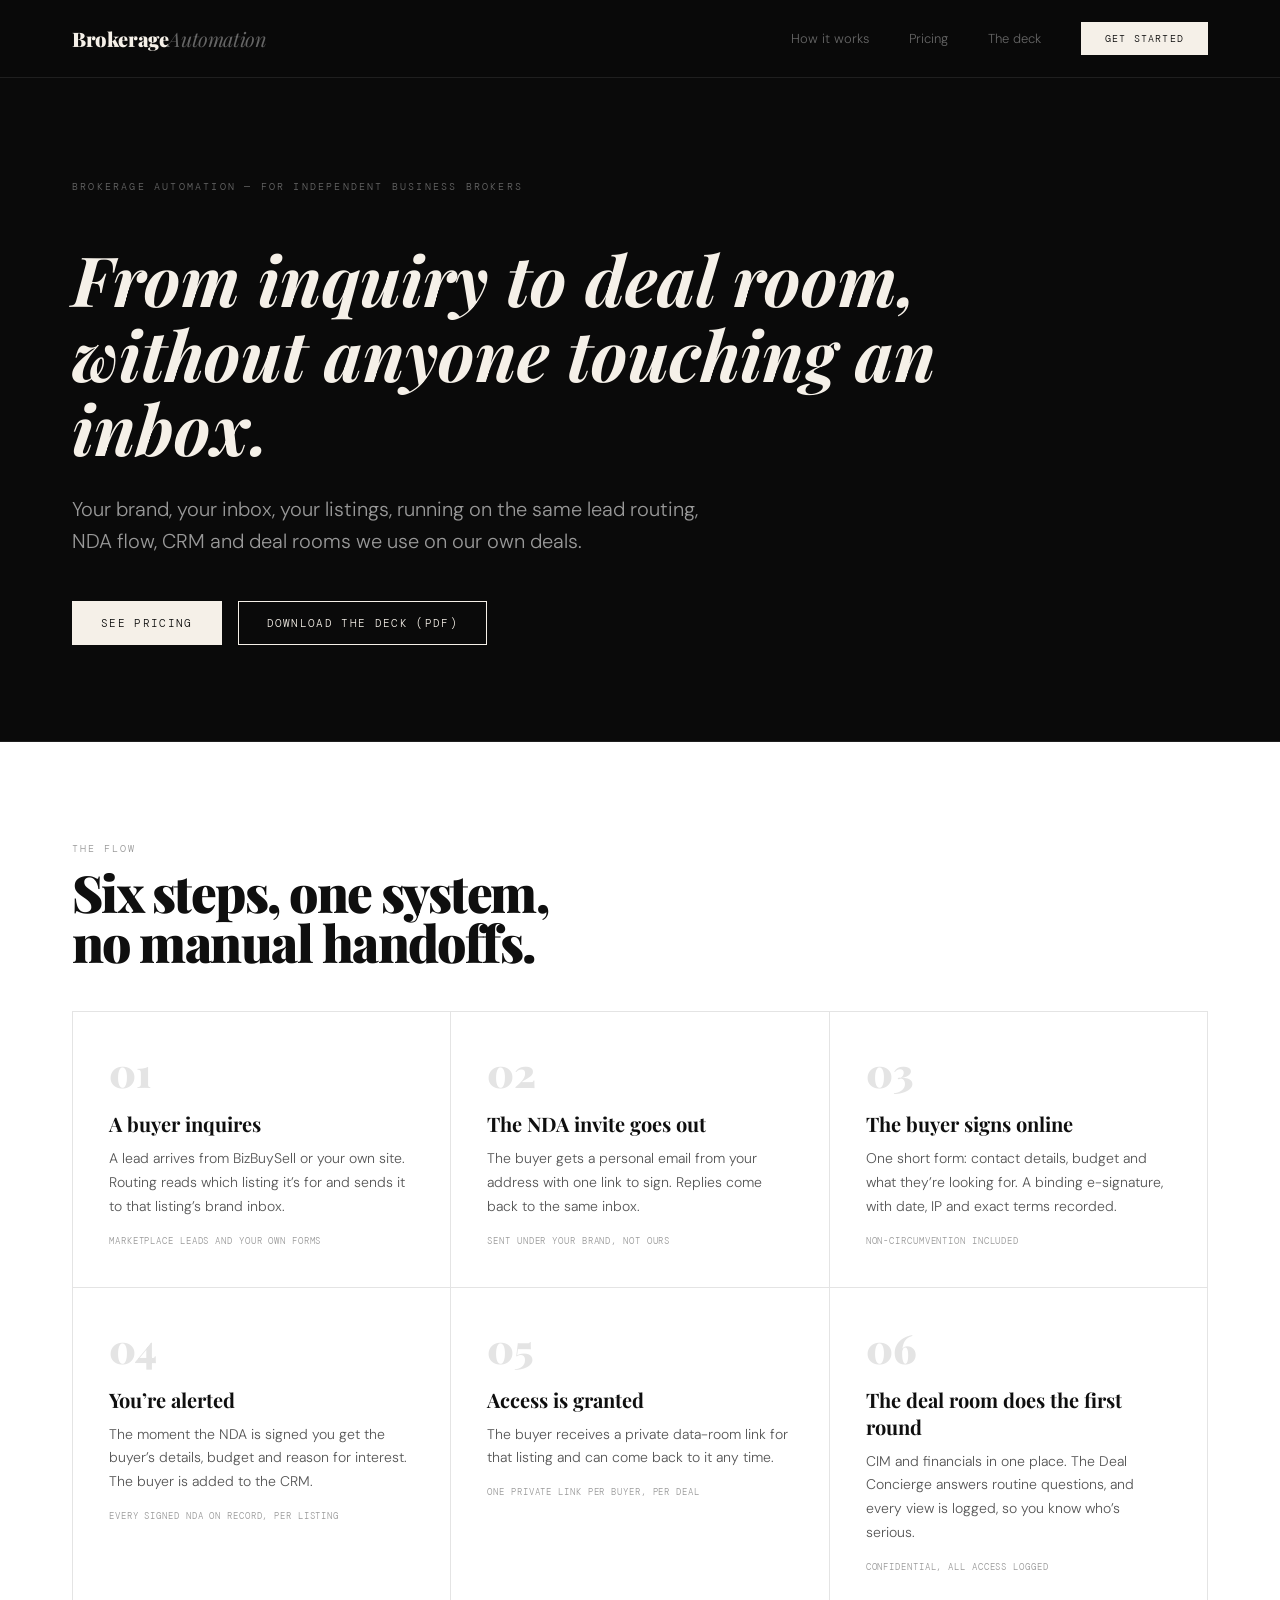
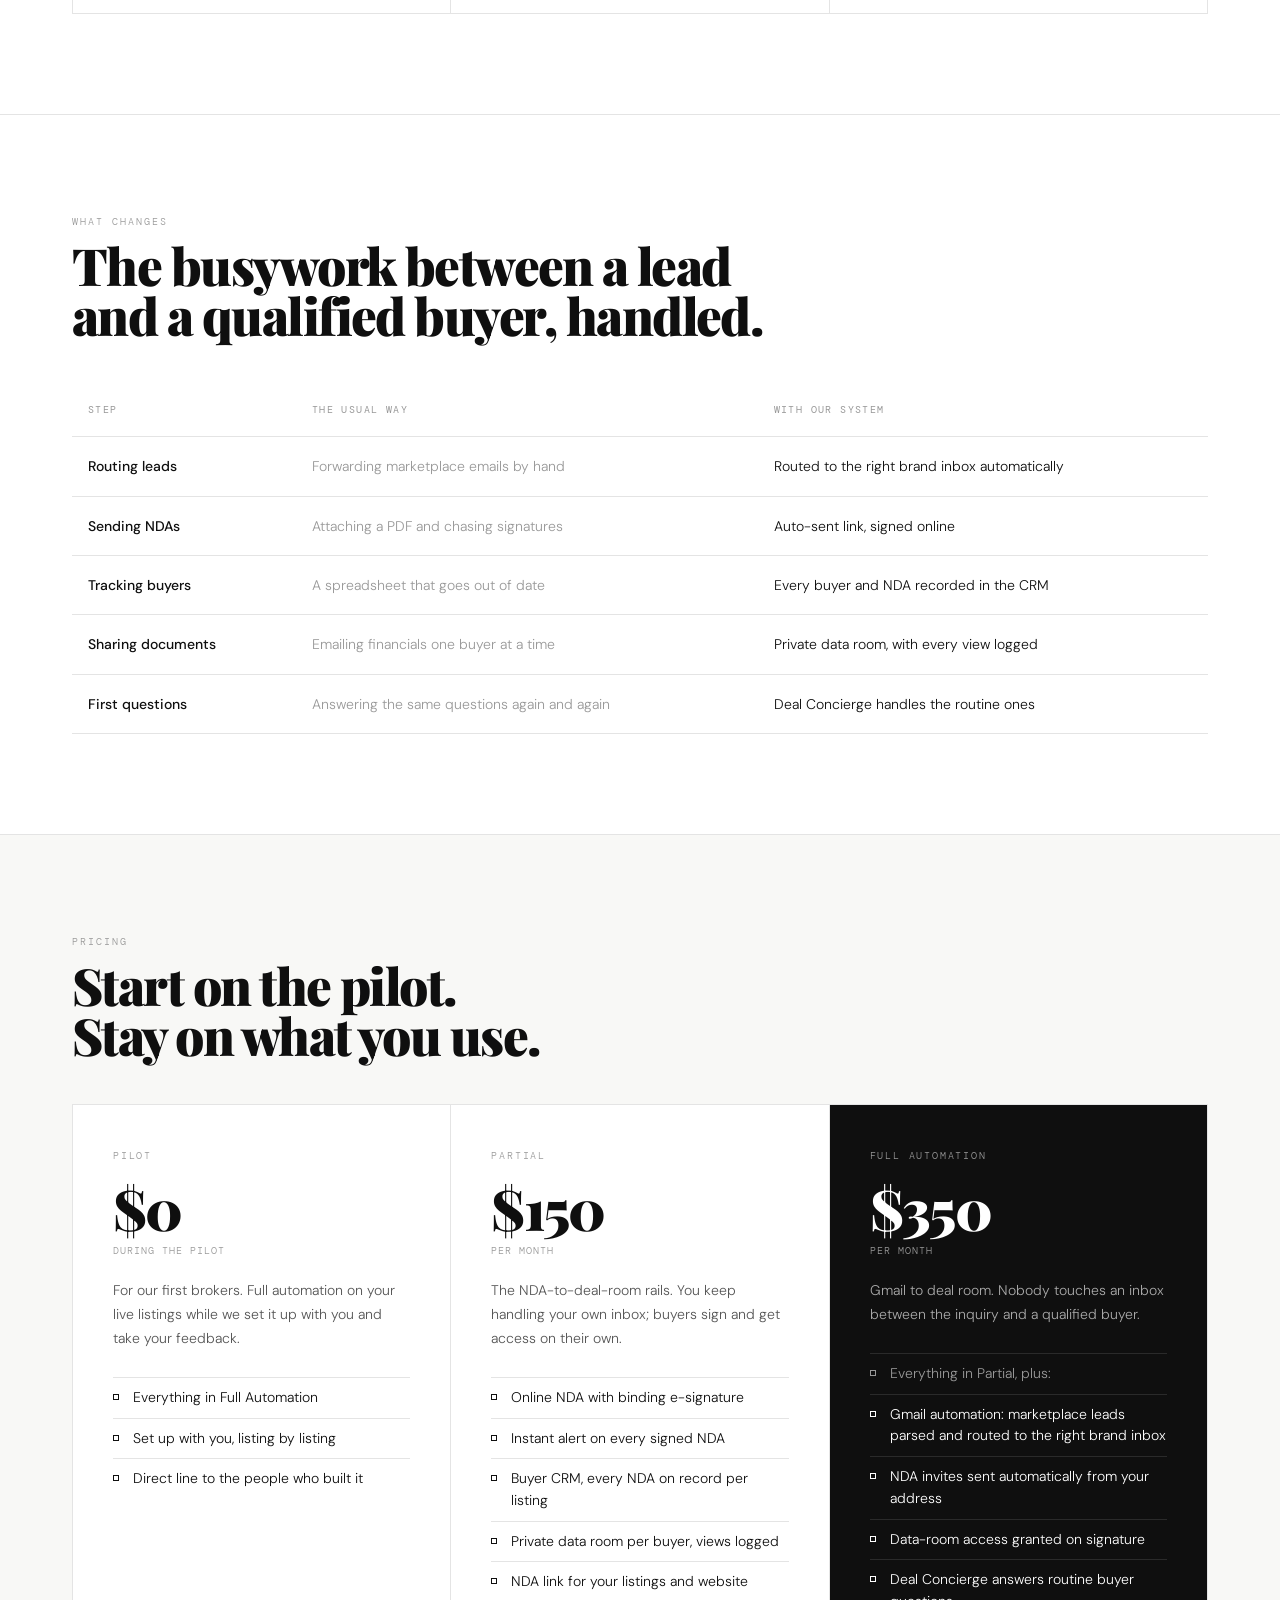
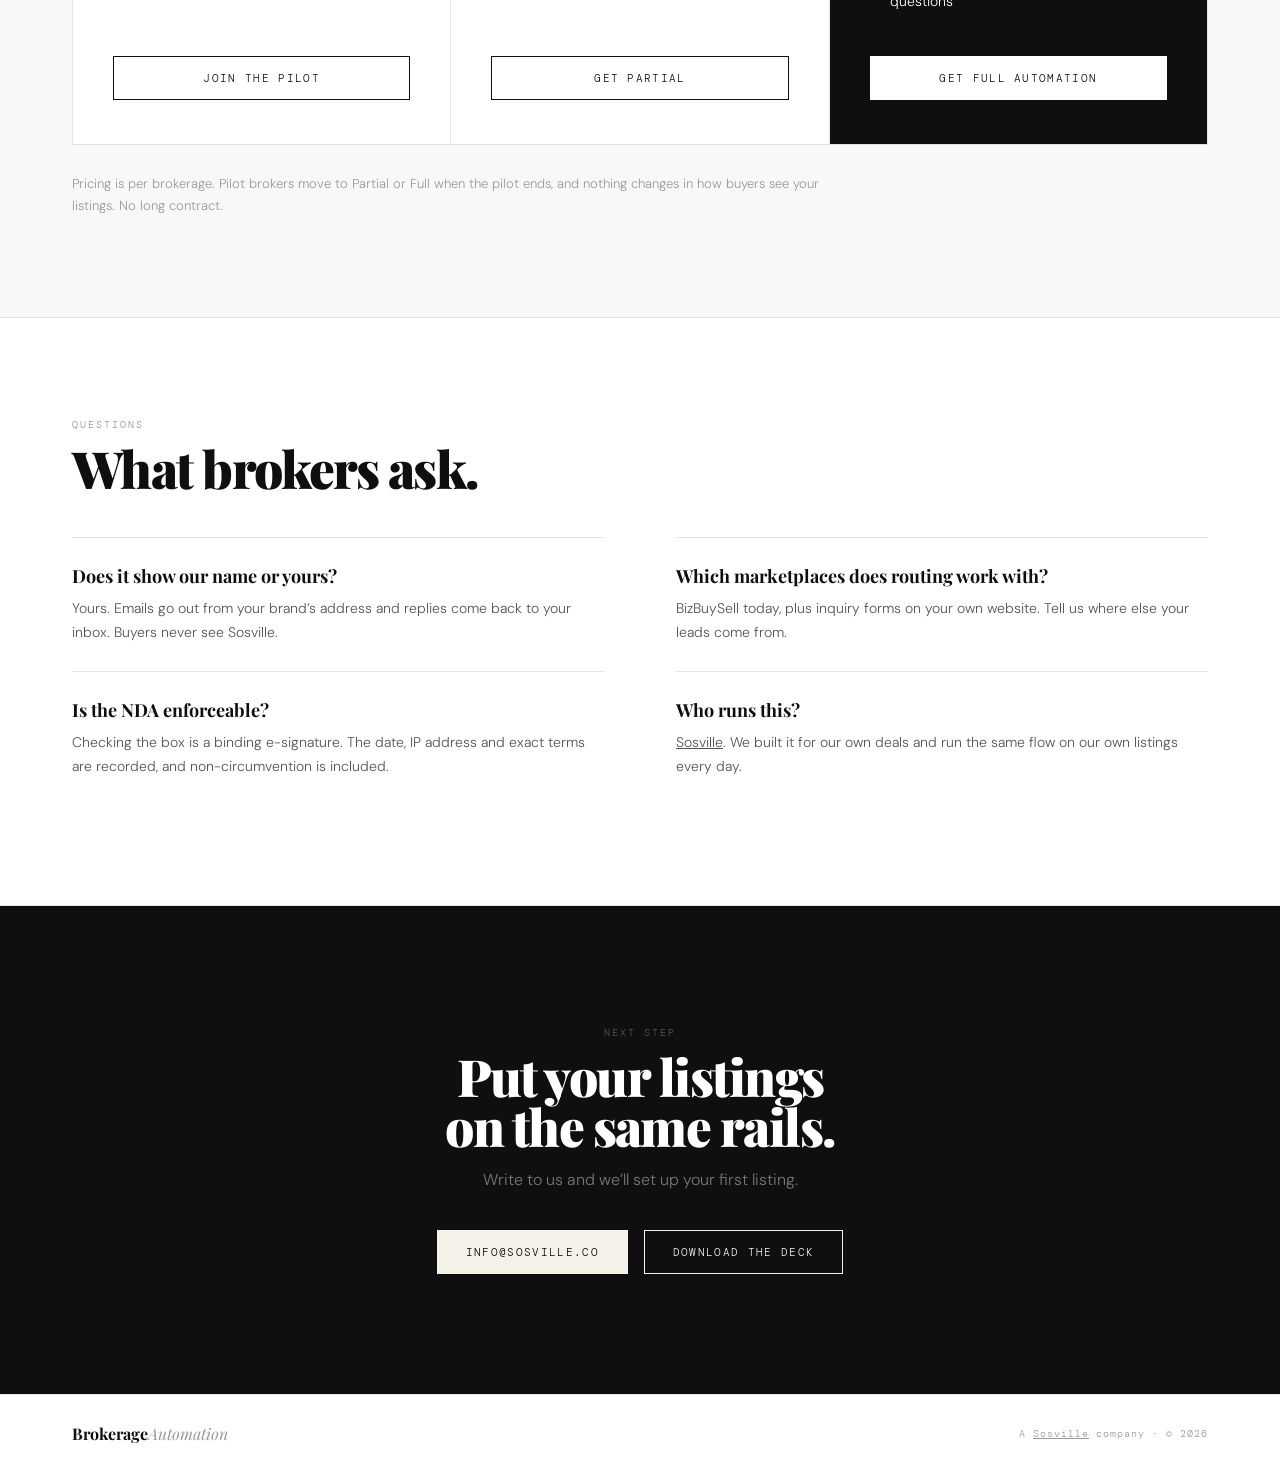
==== brokerage.html @ 5c74f861 "Holdco site: DealLedger, BrokerageAutomation, ExitsIQ; brokerage and intelligence pages Co-Authored-" ====
<!DOCTYPE html>
<html lang="en">
<head>
<meta charset="UTF-8">
<meta name="viewport" content="width=device-width, initial-scale=1.0">
<title>Brokerage Automation — From inquiry to deal room</title>
<link rel="canonical" href="https://brokerageautomation.com/">
<meta name="description" content="Lead routing, online NDAs, a buyer CRM and private deal rooms for independent business brokers. Your brand, your inbox, our rails.">
<link rel="preconnect" href="https://fonts.googleapis.com">
<link href="https://fonts.googleapis.com/css2?family=Playfair+Display:ital,wght@0,400;0,700;0,900;1,400;1,700&family=DM+Sans:wght@300;400;500&family=DM+Mono:wght@400;500&display=swap" rel="stylesheet">
<style>
*,*::before,*::after{box-sizing:border-box;margin:0;padding:0}
html{scroll-behavior:smooth}
:root{--black:#0f0f0f;--white:#fff;--off:#f8f8f6;--gray:#999;--mid:#555;--line:#e4e4e4;--hero-bg:#0A0A0A;--hero-line:#1f1f1f;--hero-gray:#666;--hero-mid:#999;--hero-text:#F5F0E8}
body{background:var(--white);color:var(--black);font-family:'DM Sans',sans-serif;font-weight:300;overflow-x:hidden}
a{color:inherit}
nav{position:fixed;top:0;left:0;right:0;z-index:100;display:flex;justify-content:space-between;align-items:center;padding:22px 72px;background:rgba(10,10,10,.95);backdrop-filter:blur(20px);border-bottom:1px solid var(--hero-line)}
.nav-logo{font-family:'Playfair Display',serif;font-weight:900;font-size:20px;letter-spacing:-.02em;color:var(--hero-text);text-decoration:none}
.nav-logo span{font-style:italic;font-weight:400;color:var(--hero-gray)}
.nav-right{display:flex;gap:40px;align-items:center}
.nav-right a{font-size:13px;color:var(--hero-gray);text-decoration:none;transition:color .2s}
.nav-right a:hover{color:var(--hero-text)}
.nav-cta{font-family:'DM Mono',monospace!important;font-size:10px!important;letter-spacing:.12em!important;text-transform:uppercase!important;background:var(--hero-text)!important;color:var(--hero-bg)!important;padding:10px 24px!important}
.hero{background:var(--hero-bg);color:var(--hero-text);padding:180px 72px 96px;border-bottom:1px solid var(--hero-line)}
.eyebrow{font-family:'DM Mono',monospace;font-size:10px;letter-spacing:.22em;text-transform:uppercase;color:var(--hero-gray);margin-bottom:48px}
.hero h1{font-family:'Playfair Display',serif;font-weight:700;font-style:italic;font-size:clamp(38px,5.4vw,72px);line-height:1.08;max-width:900px;margin-bottom:28px}
.hero p{font-size:clamp(16px,1.6vw,20px);color:var(--hero-mid);max-width:640px;line-height:1.6;margin-bottom:44px}
.btns{display:flex;gap:16px;flex-wrap:wrap}
.btn{font-family:'DM Mono',monospace;font-size:11px;letter-spacing:.12em;text-transform:uppercase;padding:14px 28px;text-decoration:none;border:1px solid var(--hero-text);transition:opacity .2s}
.btn:hover{opacity:.7}
.btn-solid{background:var(--hero-text);color:var(--hero-bg)}
.btn-line{color:var(--hero-text)}
.btn-dark{background:var(--black);color:var(--white);border-color:var(--black)}
.btn-dark-line{color:var(--black);border-color:var(--black)}
.sec{padding:100px 72px;border-bottom:1px solid var(--line)}
.sec-label{font-family:'DM Mono',monospace;font-size:10px;letter-spacing:.2em;text-transform:uppercase;color:var(--gray);margin-bottom:12px}
h2{font-family:'Playfair Display',serif;font-weight:900;font-size:clamp(34px,4vw,56px);line-height:.98;letter-spacing:-.03em;margin-bottom:44px}
.steps{display:grid;grid-template-columns:repeat(3,1fr);border-left:1px solid var(--line);border-top:1px solid var(--line)}
.step{border-right:1px solid var(--line);border-bottom:1px solid var(--line);padding:40px 36px}
.step-n{font-family:'Playfair Display',serif;font-weight:900;font-size:40px;color:var(--line);line-height:1;margin-bottom:18px}
.step h3{font-family:'Playfair Display',serif;font-weight:700;font-size:20px;margin-bottom:10px}
.step p{font-size:14px;line-height:1.7;color:var(--mid)}
.step .tag{font-family:'DM Mono',monospace;font-size:9px;letter-spacing:.1em;text-transform:uppercase;color:var(--gray);margin-top:16px;display:block}
table{width:100%;border-collapse:collapse;font-size:14px}
th,td{text-align:left;padding:18px 16px;border-bottom:1px solid var(--line);vertical-align:top;line-height:1.6}
th{font-family:'DM Mono',monospace;font-size:10px;letter-spacing:.14em;text-transform:uppercase;color:var(--gray);font-weight:400}
td:first-child{font-weight:500}
td:nth-child(2){color:var(--gray)}
.pricing{background:var(--off)}
.tiers{display:grid;grid-template-columns:repeat(3,1fr);gap:0;border-left:1px solid var(--line);border-top:1px solid var(--line);background:var(--white)}
.tier{border-right:1px solid var(--line);border-bottom:1px solid var(--line);padding:44px 40px;display:flex;flex-direction:column}
.tier.feat{background:var(--black);color:var(--white)}
.tier-name{font-family:'DM Mono',monospace;font-size:10px;letter-spacing:.18em;text-transform:uppercase;color:var(--gray);margin-bottom:18px}
.price{font-family:'Playfair Display',serif;font-weight:900;font-size:56px;letter-spacing:-.03em;line-height:1}
.per{font-family:'DM Mono',monospace;font-size:10px;letter-spacing:.1em;text-transform:uppercase;color:var(--gray);margin:8px 0 22px}
.tier-desc{font-size:14px;line-height:1.7;color:var(--mid);margin-bottom:26px}
.tier.feat .tier-desc{color:#aaa}
.tier ul{list-style:none;margin-bottom:34px;flex:1}
.tier li{font-size:14px;line-height:1.55;padding:9px 0 9px 20px;border-top:1px solid var(--line);position:relative}
.tier.feat li{border-color:#2a2a2a}
.tier li::before{content:'';position:absolute;left:0;top:16px;width:6px;height:6px;border:1px solid currentColor}
.tier li.inc{color:var(--gray)}
.tier.feat .btn{border-color:var(--white);background:var(--white);color:var(--black);text-align:center}
.tier .btn{text-align:center}
.note{font-size:13px;color:var(--gray);margin-top:28px;line-height:1.7;max-width:760px}
.faq{display:grid;grid-template-columns:1fr 1fr;gap:0 72px}
.q{padding:26px 0;border-top:1px solid var(--line)}
.q h4{font-family:'Playfair Display',serif;font-weight:700;font-size:18px;margin-bottom:8px}
.q p{font-size:14px;line-height:1.75;color:var(--mid)}
.cta{padding:120px 72px;background:var(--black);color:var(--white);text-align:center}
.cta h2{color:var(--white);margin-bottom:18px}
.cta p{color:#777;font-size:16px;margin-bottom:40px}
.cta .btns{justify-content:center}
footer{padding:28px 72px;display:flex;justify-content:space-between;align-items:center;border-top:1px solid var(--line)}
.f-l{font-family:'Playfair Display',serif;font-weight:700;font-size:16px;text-decoration:none}
.f-l span{font-style:italic;font-weight:400;color:var(--gray)}
.f-r{font-family:'DM Mono',monospace;font-size:10px;color:var(--gray);letter-spacing:.1em}
@media(max-width:1024px){
  nav{padding:16px 24px}.nav-right a:not(.nav-cta){display:none}
  .hero{padding:130px 24px 64px}.sec,.cta{padding:72px 24px}
  .steps,.tiers{grid-template-columns:1fr}.faq{grid-template-columns:1fr}
  th:nth-child(2),td:nth-child(2){display:none}
  footer{flex-direction:column;gap:10px;padding:24px}
}
</style>
</head>
<body>

<nav>
  <a class="nav-logo" href="https://brokerageautomation.com/">Brokerage<span>Automation</span></a>
  <div class="nav-right">
    <a href="#how">How it works</a>
    <a href="#pricing">Pricing</a>
    <a href="https://brokerageautomation.com/decks/brokerage-automation.pdf">The deck</a>
    <a class="nav-cta" href="mailto:info@sosville.co?subject=Brokerage%20Automation">Get started</a>
  </div>
</nav>

<header class="hero">
  <div class="eyebrow">Brokerage Automation &mdash; for independent business brokers</div>
  <h1>From inquiry to deal room, without anyone touching an inbox.</h1>
  <p>Your brand, your inbox, your listings, running on the same lead routing, NDA flow, CRM and deal rooms we use on our own deals.</p>
  <div class="btns">
    <a class="btn btn-solid" href="#pricing">See pricing</a>
    <a class="btn btn-line" href="https://brokerageautomation.com/decks/brokerage-automation.pdf">Download the deck (PDF)</a>
  </div>
</header>

<section id="how" class="sec">
  <div class="sec-label">The Flow</div>
  <h2>Six steps, one system,<br>no manual handoffs.</h2>
  <div class="steps">
    <div class="step"><div class="step-n">01</div><h3>A buyer inquires</h3><p>A lead arrives from BizBuySell or your own site. Routing reads which listing it&rsquo;s for and sends it to that listing&rsquo;s brand inbox.</p><span class="tag">Marketplace leads and your own forms</span></div>
    <div class="step"><div class="step-n">02</div><h3>The NDA invite goes out</h3><p>The buyer gets a personal email from your address with one link to sign. Replies come back to the same inbox.</p><span class="tag">Sent under your brand, not ours</span></div>
    <div class="step"><div class="step-n">03</div><h3>The buyer signs online</h3><p>One short form: contact details, budget and what they&rsquo;re looking for. A binding e-signature, with date, IP and exact terms recorded.</p><span class="tag">Non-circumvention included</span></div>
    <div class="step"><div class="step-n">04</div><h3>You&rsquo;re alerted</h3><p>The moment the NDA is signed you get the buyer&rsquo;s details, budget and reason for interest. The buyer is added to the CRM.</p><span class="tag">Every signed NDA on record, per listing</span></div>
    <div class="step"><div class="step-n">05</div><h3>Access is granted</h3><p>The buyer receives a private data-room link for that listing and can come back to it any time.</p><span class="tag">One private link per buyer, per deal</span></div>
    <div class="step"><div class="step-n">06</div><h3>The deal room does the first round</h3><p>CIM and financials in one place. The Deal Concierge answers routine questions, and every view is logged, so you know who&rsquo;s serious.</p><span class="tag">Confidential, all access logged</span></div>
  </div>
</section>

<section class="sec">
  <div class="sec-label">What Changes</div>
  <h2>The busywork between a lead<br>and a qualified buyer, handled.</h2>
  <table>
    <thead><tr><th>Step</th><th>The usual way</th><th>With our system</th></tr></thead>
    <tbody>
      <tr><td>Routing leads</td><td>Forwarding marketplace emails by hand</td><td>Routed to the right brand inbox automatically</td></tr>
      <tr><td>Sending NDAs</td><td>Attaching a PDF and chasing signatures</td><td>Auto-sent link, signed online</td></tr>
      <tr><td>Tracking buyers</td><td>A spreadsheet that goes out of date</td><td>Every buyer and NDA recorded in the CRM</td></tr>
      <tr><td>Sharing documents</td><td>Emailing financials one buyer at a time</td><td>Private data room, with every view logged</td></tr>
      <tr><td>First questions</td><td>Answering the same questions again and again</td><td>Deal Concierge handles the routine ones</td></tr>
    </tbody>
  </table>
</section>

<section id="pricing" class="sec pricing">
  <div class="sec-label">Pricing</div>
  <h2>Start on the pilot.<br>Stay on what you use.</h2>
  <div class="tiers">
    <div class="tier">
      <div class="tier-name">Pilot</div>
      <div class="price">$0</div>
      <div class="per">During the pilot</div>
      <p class="tier-desc">For our first brokers. Full automation on your live listings while we set it up with you and take your feedback.</p>
      <ul>
        <li>Everything in Full Automation</li>
        <li>Set up with you, listing by listing</li>
        <li>Direct line to the people who built it</li>
      </ul>
      <a class="btn btn-dark-line" href="mailto:info@sosville.co?subject=Pilot%20%E2%80%94%20Brokerage%20Automation">Join the pilot</a>
    </div>
    <div class="tier">
      <div class="tier-name">Partial</div>
      <div class="price">$150</div>
      <div class="per">Per month</div>
      <p class="tier-desc">The NDA-to-deal-room rails. You keep handling your own inbox; buyers sign and get access on their own.</p>
      <ul>
        <li>Online NDA with binding e-signature</li>
        <li>Instant alert on every signed NDA</li>
        <li>Buyer CRM, every NDA on record per listing</li>
        <li>Private data room per buyer, views logged</li>
        <li>NDA link for your listings and website</li>
      </ul>
      <a class="btn btn-dark-line" href="mailto:info@sosville.co?subject=Partial%20%E2%80%94%20Brokerage%20Automation">Get Partial</a>
    </div>
    <div class="tier feat">
      <div class="tier-name">Full Automation</div>
      <div class="price">$350</div>
      <div class="per">Per month</div>
      <p class="tier-desc">Gmail to deal room. Nobody touches an inbox between the inquiry and a qualified buyer.</p>
      <ul>
        <li class="inc">Everything in Partial, plus:</li>
        <li>Gmail automation: marketplace leads parsed and routed to the right brand inbox</li>
        <li>NDA invites sent automatically from your address</li>
        <li>Data-room access granted on signature</li>
        <li>Deal Concierge answers routine buyer questions</li>
      </ul>
      <a class="btn" href="mailto:info@sosville.co?subject=Full%20Automation%20%E2%80%94%20Brokerage%20Automation">Get Full Automation</a>
    </div>
  </div>
  <p class="note">Pricing is per brokerage. Pilot brokers move to Partial or Full when the pilot ends, and nothing changes in how buyers see your listings. No long contract.</p>
</section>

<section class="sec">
  <div class="sec-label">Questions</div>
  <h2>What brokers ask.</h2>
  <div class="faq">
    <div class="q"><h4>Does it show our name or yours?</h4><p>Yours. Emails go out from your brand&rsquo;s address and replies come back to your inbox. Buyers never see Sosville.</p></div>
    <div class="q"><h4>Which marketplaces does routing work with?</h4><p>BizBuySell today, plus inquiry forms on your own website. Tell us where else your leads come from.</p></div>
    <div class="q"><h4>Is the NDA enforceable?</h4><p>Checking the box is a binding e-signature. The date, IP address and exact terms are recorded, and non-circumvention is included.</p></div>
    <div class="q"><h4>Who runs this?</h4><p><a href="https://sosville.co">Sosville</a>. We built it for our own deals and run the same flow on our own listings every day.</p></div>
  </div>
</section>

<section class="cta">
  <div class="sec-label" style="color:#555">Next Step</div>
  <h2>Put your listings<br>on the same rails.</h2>
  <p>Write to us and we&rsquo;ll set up your first listing.</p>
  <div class="btns">
    <a class="btn btn-solid" href="mailto:info@sosville.co?subject=Brokerage%20Automation">info@sosville.co</a>
    <a class="btn btn-line" href="https://brokerageautomation.com/decks/brokerage-automation.pdf">Download the deck</a>
  </div>
</section>

<footer>
  <a class="f-l" href="https://brokerageautomation.com/">Brokerage<span>Automation</span></a>
  <div class="f-r">A <a href="https://sosville.co" style="color:inherit">Sosville</a> company &middot; &copy; 2026</div>
</footer>
</body>
</html>
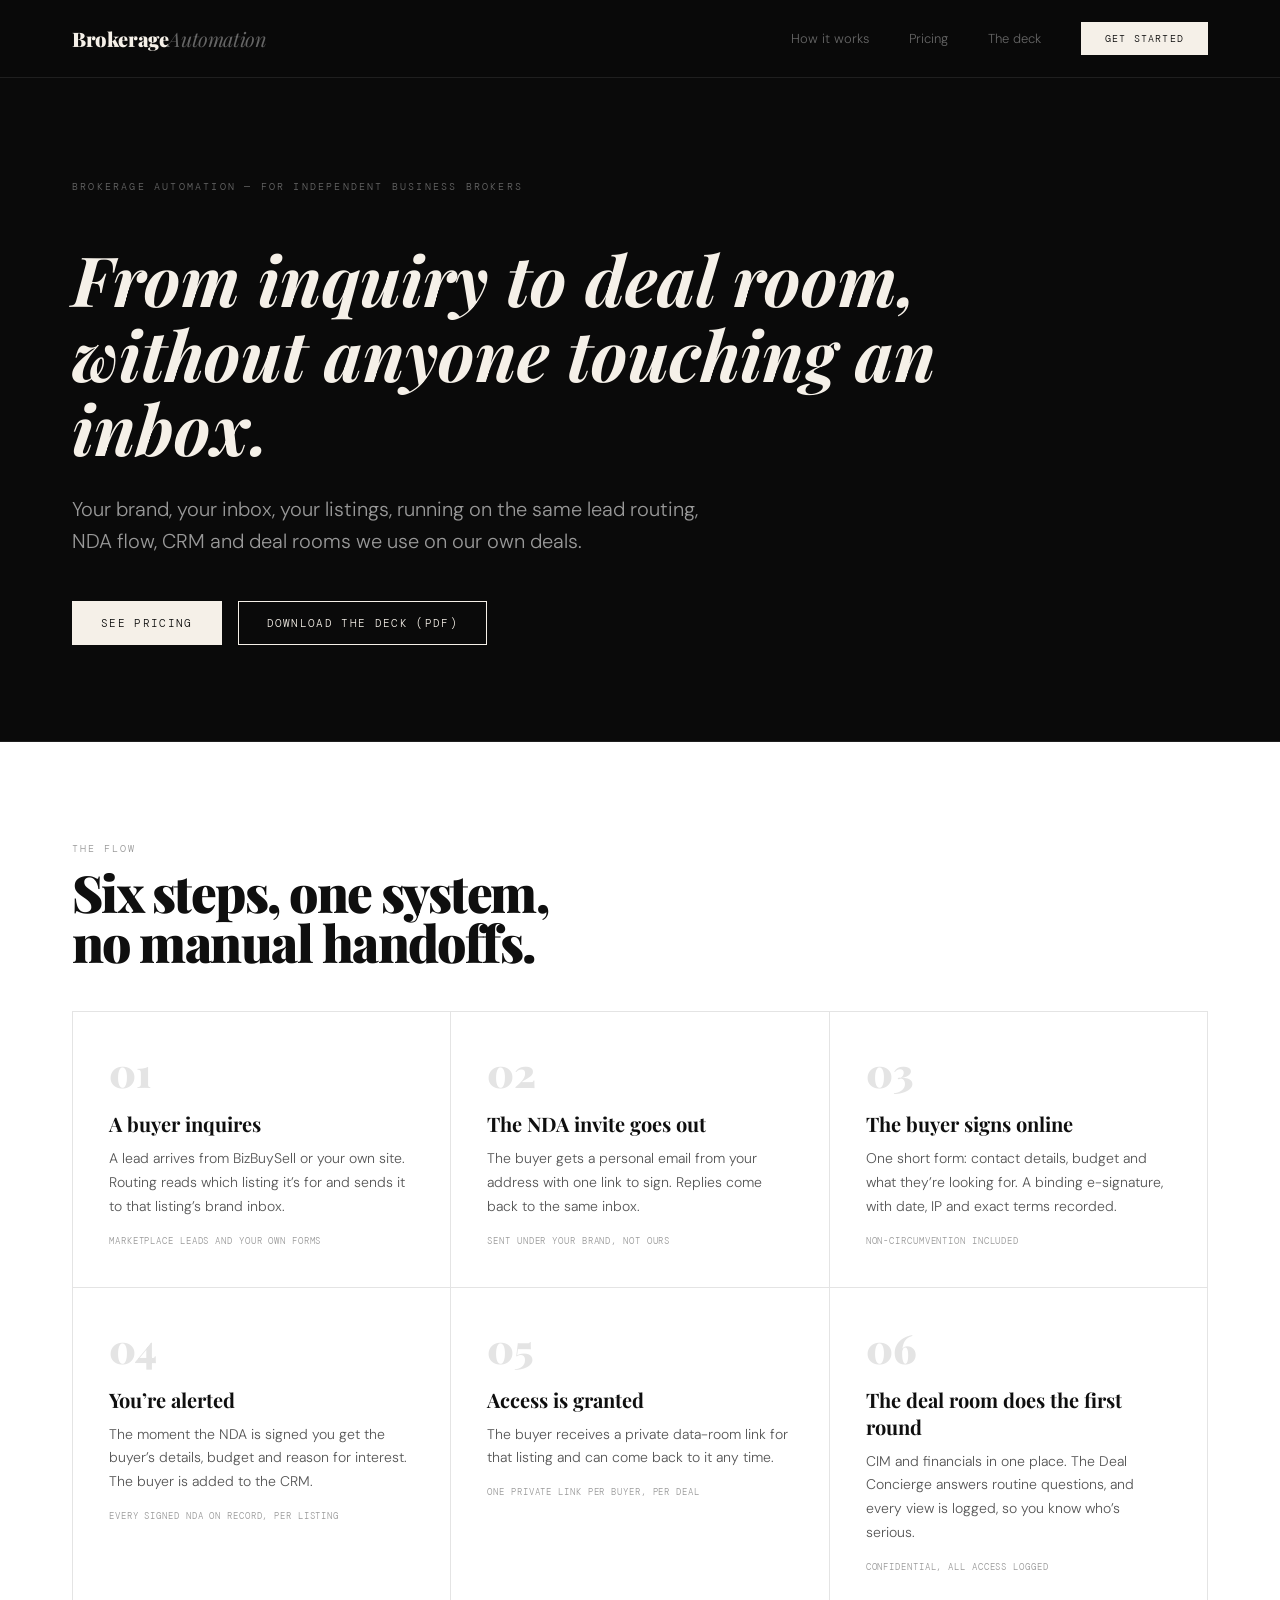
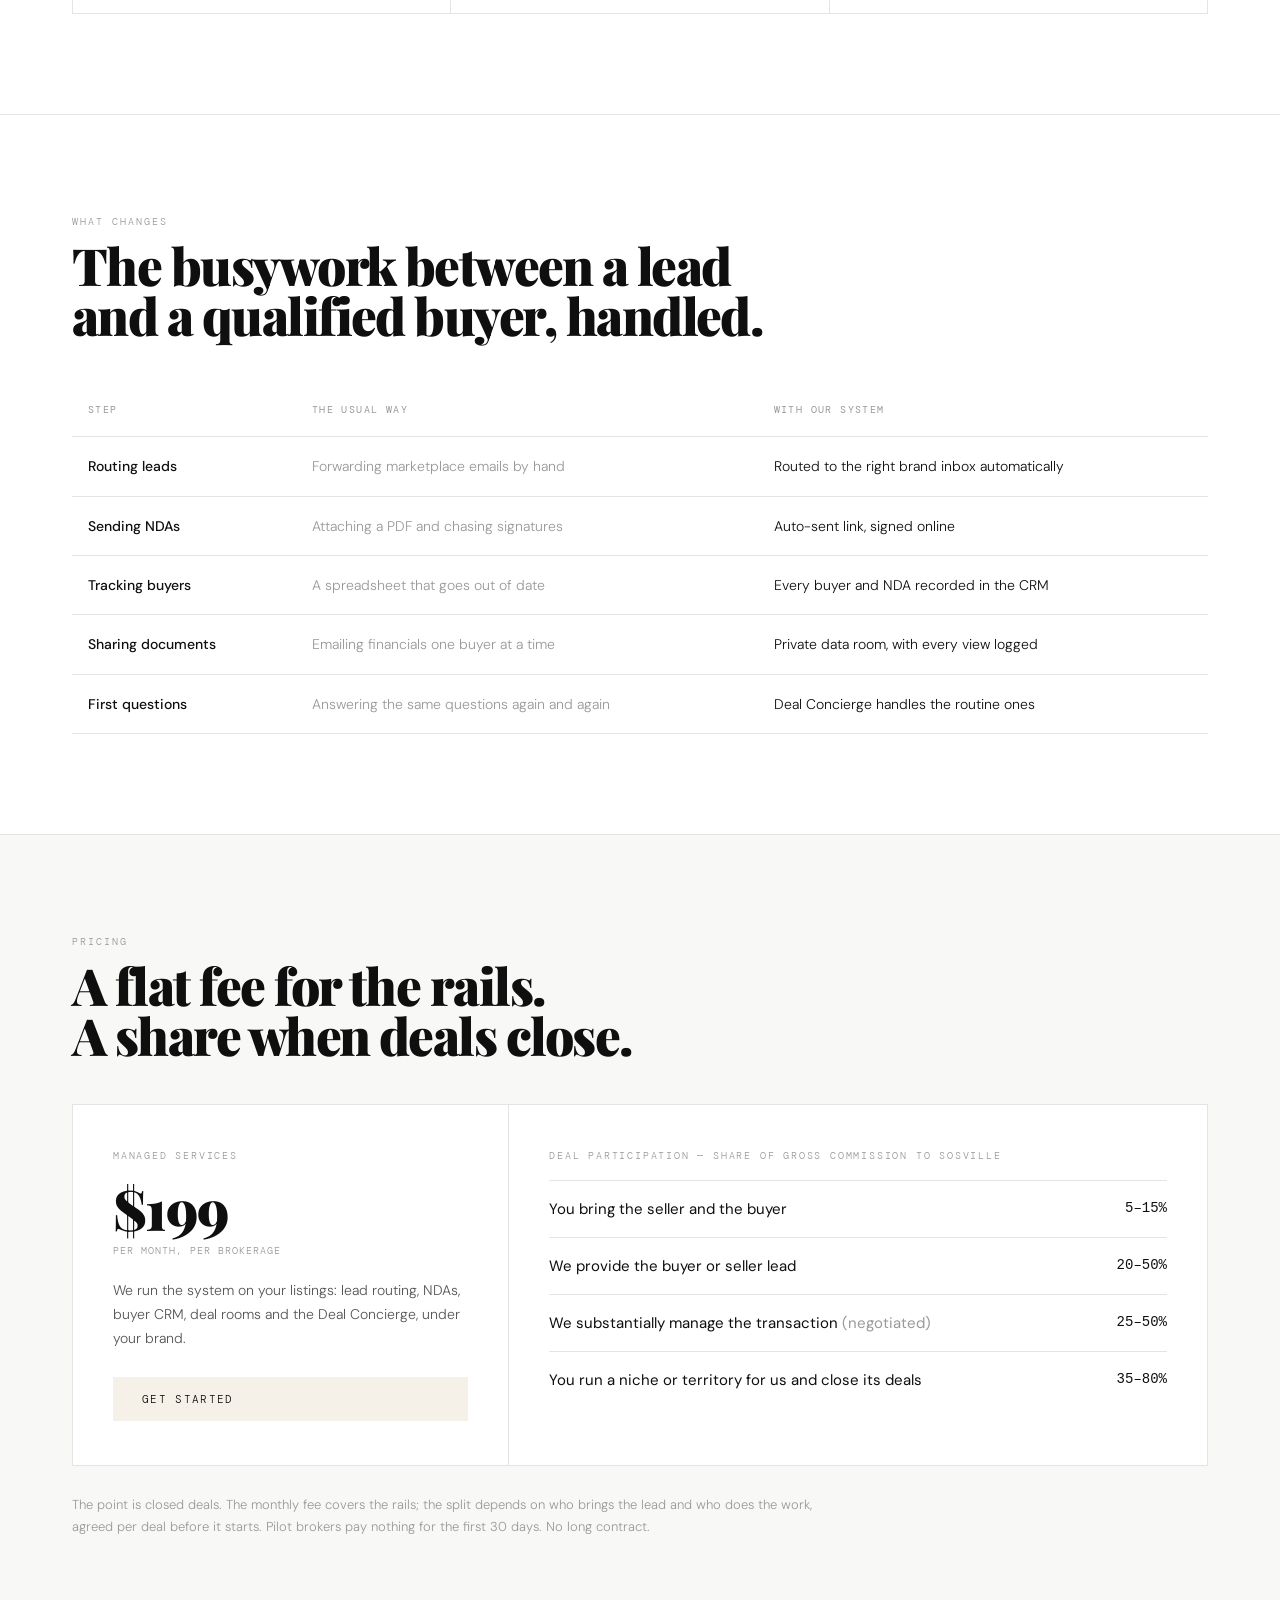
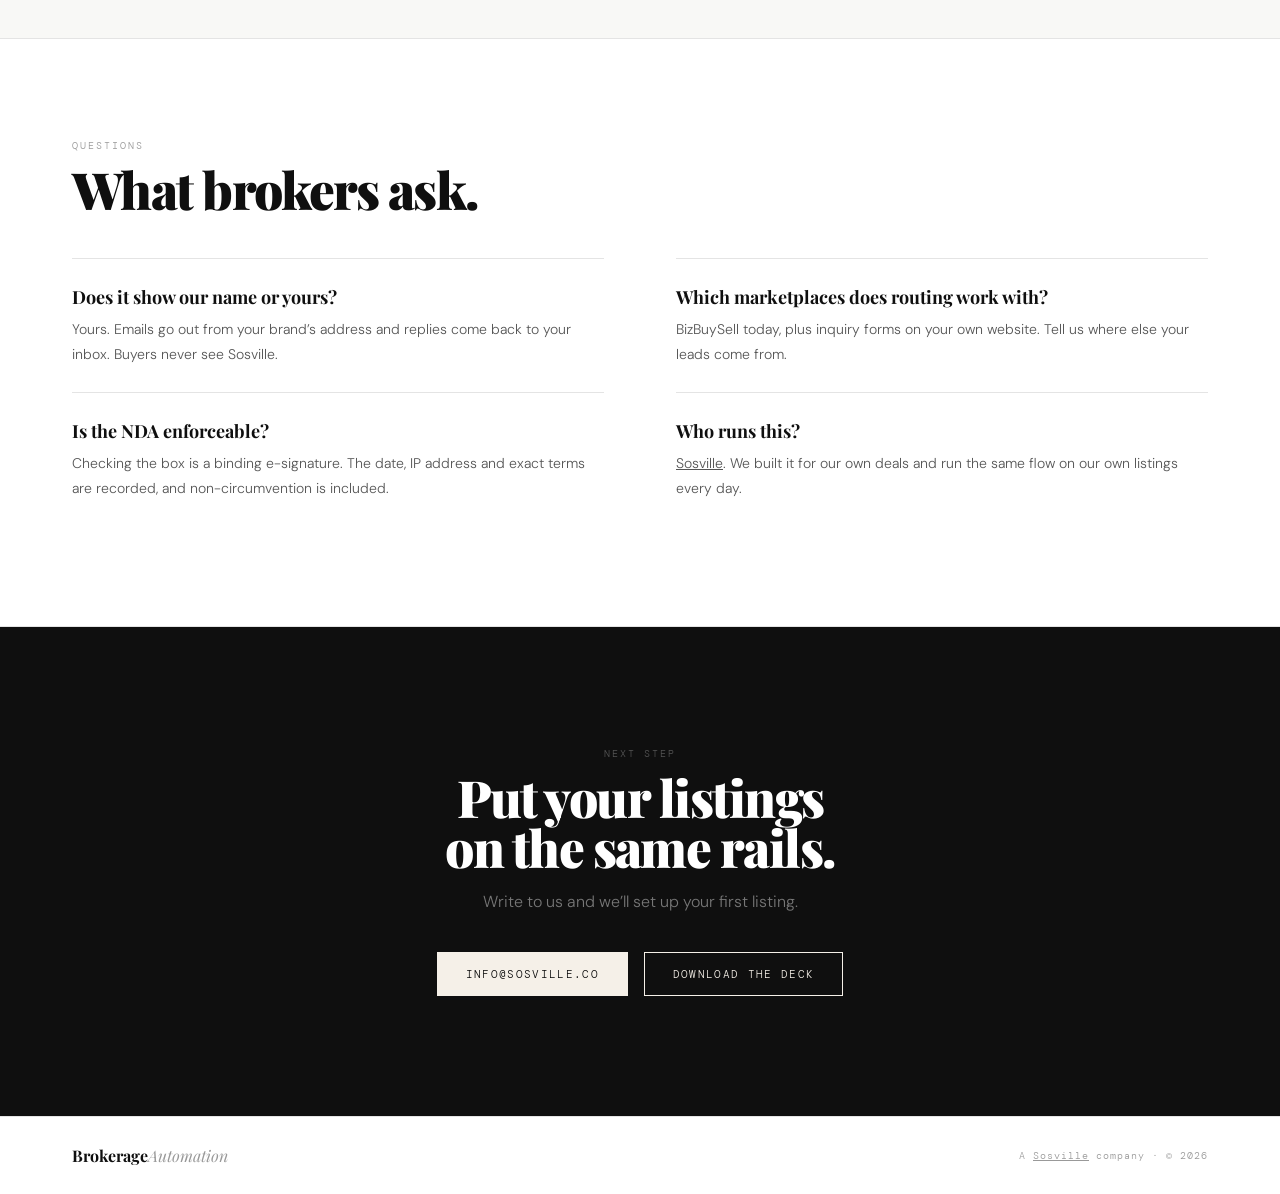
==== commit 8a267bf8: "Brokerage Automation pricing: $199/mo managed services plus deal-participation splits Co-Authored-By" ====
--- a/brokerage.html
+++ b/brokerage.html
@@ -4,7 +4,7 @@
 <meta charset="UTF-8">
 <meta name="viewport" content="width=device-width, initial-scale=1.0">
 <title>Brokerage Automation — From inquiry to deal room</title>
-<link rel="canonical" href="https://brokerageautomation.com/">
+<link rel="canonical" href="/brokerage">
 <meta name="description" content="Lead routing, online NDAs, a buyer CRM and private deal rooms for independent business brokers. Your brand, your inbox, our rails.">
 <link rel="preconnect" href="https://fonts.googleapis.com">
 <link href="https://fonts.googleapis.com/css2?family=Playfair+Display:ital,wght@0,400;0,700;0,900;1,400;1,700&family=DM+Sans:wght@300;400;500&family=DM+Mono:wght@400;500&display=swap" rel="stylesheet">
@@ -60,6 +60,13 @@
 .tier.feat li{border-color:#2a2a2a}
 .tier li::before{content:'';position:absolute;left:0;top:16px;width:6px;height:6px;border:1px solid currentColor}
 .tier li.inc{color:var(--gray)}
+.plan{display:grid;grid-template-columns:1fr 1.6fr;border:1px solid var(--line);background:var(--white)}
+.plan-l{padding:44px 40px;border-right:1px solid var(--line);display:flex;flex-direction:column}
+.plan-l .tier-desc{flex:1}
+.plan-r{padding:44px 40px}
+.splits{width:100%;border-collapse:collapse}
+.splits td{font-weight:400;padding:16px 0;border-bottom:0;border-top:1px solid var(--line);font-size:15px;vertical-align:top}
+.splits td:last-child{color:var(--black);font-weight:500;text-align:right;font-family:'DM Mono',monospace;font-size:14px;white-space:nowrap;padding-left:24px}
 .tier.feat .btn{border-color:var(--white);background:var(--white);color:var(--black);text-align:center}
 .tier .btn{text-align:center}
 .note{font-size:13px;color:var(--gray);margin-top:28px;line-height:1.7;max-width:760px}
@@ -78,8 +85,10 @@
 @media(max-width:1024px){
   nav{padding:16px 24px}.nav-right a:not(.nav-cta){display:none}
   .hero{padding:130px 24px 64px}.sec,.cta{padding:72px 24px}
-  .steps,.tiers{grid-template-columns:1fr}.faq{grid-template-columns:1fr}
+  .steps,.tiers,.plan{grid-template-columns:1fr}.plan-l{border-right:0;border-bottom:1px solid var(--line)}.faq{grid-template-columns:1fr}
   th:nth-child(2),td:nth-child(2){display:none}
+  .splits td:nth-child(2){display:table-cell}
+  .plan-l,.plan-r{padding:32px 24px}
   footer{flex-direction:column;gap:10px;padding:24px}
 }
 </style>
@@ -87,11 +96,11 @@
 <body>
 
 <nav>
-  <a class="nav-logo" href="https://brokerageautomation.com/">Brokerage<span>Automation</span></a>
+  <a class="nav-logo" href="/brokerage">Brokerage<span>Automation</span></a>
   <div class="nav-right">
     <a href="#how">How it works</a>
     <a href="#pricing">Pricing</a>
-    <a href="https://brokerageautomation.com/decks/brokerage-automation.pdf">The deck</a>
+    <a href="/decks/brokerage-automation.pdf">The deck</a>
     <a class="nav-cta" href="mailto:info@sosville.co?subject=Brokerage%20Automation">Get started</a>
   </div>
 </nav>
@@ -102,7 +111,7 @@
   <p>Your brand, your inbox, your listings, running on the same lead routing, NDA flow, CRM and deal rooms we use on our own deals.</p>
   <div class="btns">
     <a class="btn btn-solid" href="#pricing">See pricing</a>
-    <a class="btn btn-line" href="https://brokerageautomation.com/decks/brokerage-automation.pdf">Download the deck (PDF)</a>
+    <a class="btn btn-line" href="/decks/brokerage-automation.pdf">Download the deck (PDF)</a>
   </div>
 </header>
 
@@ -136,50 +145,28 @@
 
 <section id="pricing" class="sec pricing">
   <div class="sec-label">Pricing</div>
-  <h2>Start on the pilot.<br>Stay on what you use.</h2>
-  <div class="tiers">
-    <div class="tier">
-      <div class="tier-name">Pilot</div>
-      <div class="price">$0</div>
-      <div class="per">During the pilot</div>
-      <p class="tier-desc">For our first brokers. Full automation on your live listings while we set it up with you and take your feedback.</p>
-      <ul>
-        <li>Everything in Full Automation</li>
-        <li>Set up with you, listing by listing</li>
-        <li>Direct line to the people who built it</li>
-      </ul>
-      <a class="btn btn-dark-line" href="mailto:info@sosville.co?subject=Pilot%20%E2%80%94%20Brokerage%20Automation">Join the pilot</a>
+  <h2>A flat fee for the rails.<br>A share when deals close.</h2>
+  <div class="plan">
+    <div class="plan-l">
+      <div class="tier-name">Managed Services</div>
+      <div class="price">$199</div>
+      <div class="per">Per month, per brokerage</div>
+      <p class="tier-desc">We run the system on your listings: lead routing, NDAs, buyer CRM, deal rooms and the Deal Concierge, under your brand.</p>
+      <a class="btn btn-solid" href="mailto:info@sosville.co?subject=Managed%20Services%20%E2%80%94%20Brokerage%20Automation">Get started</a>
     </div>
-    <div class="tier">
-      <div class="tier-name">Partial</div>
-      <div class="price">$150</div>
-      <div class="per">Per month</div>
-      <p class="tier-desc">The NDA-to-deal-room rails. You keep handling your own inbox; buyers sign and get access on their own.</p>
-      <ul>
-        <li>Online NDA with binding e-signature</li>
-        <li>Instant alert on every signed NDA</li>
-        <li>Buyer CRM, every NDA on record per listing</li>
-        <li>Private data room per buyer, views logged</li>
-        <li>NDA link for your listings and website</li>
-      </ul>
-      <a class="btn btn-dark-line" href="mailto:info@sosville.co?subject=Partial%20%E2%80%94%20Brokerage%20Automation">Get Partial</a>
-    </div>
-    <div class="tier feat">
-      <div class="tier-name">Full Automation</div>
-      <div class="price">$350</div>
-      <div class="per">Per month</div>
-      <p class="tier-desc">Gmail to deal room. Nobody touches an inbox between the inquiry and a qualified buyer.</p>
-      <ul>
-        <li class="inc">Everything in Partial, plus:</li>
-        <li>Gmail automation: marketplace leads parsed and routed to the right brand inbox</li>
-        <li>NDA invites sent automatically from your address</li>
-        <li>Data-room access granted on signature</li>
-        <li>Deal Concierge answers routine buyer questions</li>
-      </ul>
-      <a class="btn" href="mailto:info@sosville.co?subject=Full%20Automation%20%E2%80%94%20Brokerage%20Automation">Get Full Automation</a>
+    <div class="plan-r">
+      <div class="tier-name">Deal participation &mdash; share of gross commission to Sosville</div>
+      <table class="splits">
+        <tbody>
+          <tr><td>You bring the seller and the buyer</td><td>5&ndash;15%</td></tr>
+          <tr><td>We provide the buyer or seller lead</td><td>20&ndash;50%</td></tr>
+          <tr><td>We substantially manage the transaction <span style="color:var(--gray)">(negotiated)</span></td><td>25&ndash;50%</td></tr>
+          <tr><td>You run a niche or territory for us and close its deals</td><td>35&ndash;80%</td></tr>
+        </tbody>
+      </table>
     </div>
   </div>
-  <p class="note">Pricing is per brokerage. Pilot brokers move to Partial or Full when the pilot ends, and nothing changes in how buyers see your listings. No long contract.</p>
+  <p class="note">The point is closed deals. The monthly fee covers the rails; the split depends on who brings the lead and who does the work, agreed per deal before it starts. Pilot brokers pay nothing for the first 30 days. No long contract.</p>
 </section>
 
 <section class="sec">
@@ -199,12 +186,12 @@
   <p>Write to us and we&rsquo;ll set up your first listing.</p>
   <div class="btns">
     <a class="btn btn-solid" href="mailto:info@sosville.co?subject=Brokerage%20Automation">info@sosville.co</a>
-    <a class="btn btn-line" href="https://brokerageautomation.com/decks/brokerage-automation.pdf">Download the deck</a>
+    <a class="btn btn-line" href="/decks/brokerage-automation.pdf">Download the deck</a>
   </div>
 </section>
 
 <footer>
-  <a class="f-l" href="https://brokerageautomation.com/">Brokerage<span>Automation</span></a>
+  <a class="f-l" href="/brokerage">Brokerage<span>Automation</span></a>
   <div class="f-r">A <a href="https://sosville.co" style="color:inherit">Sosville</a> company &middot; &copy; 2026</div>
 </footer>
 </body>
